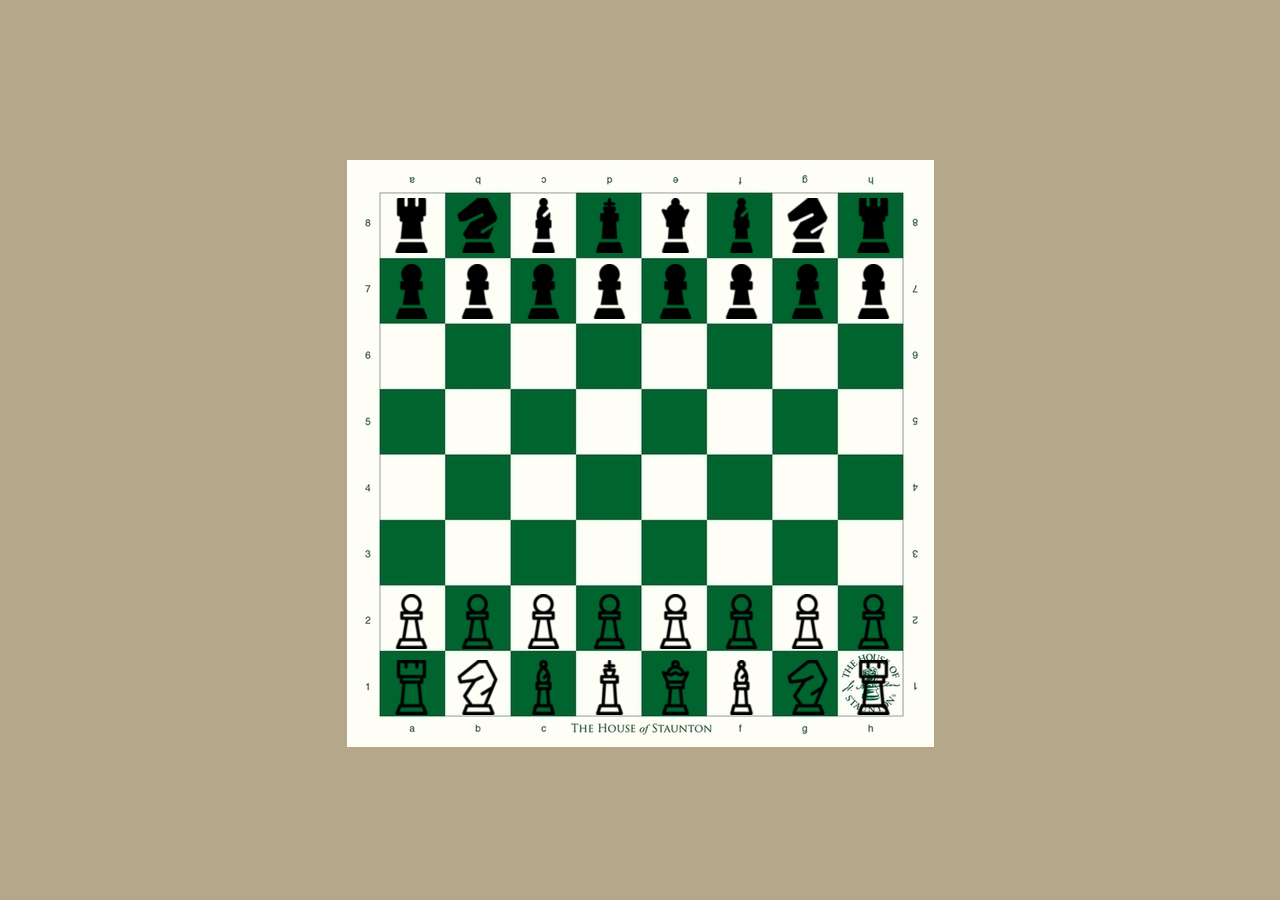
==== index.html @ 0accde0a "first commit" ====
<!DOCTYPE html>
<html lang="en">
<head>
    <meta charset="UTF-8">
    <meta name="viewport" content="width=device-width, initial-scale=1.0">
    <title>Document</title>
    <link rel="stylesheet" href="./style.css">
</head>
<body>
    <div id="boardCell">
        <div id="board">
            <table>
                <tr>
                    <td id="00"></td>
                    <td id="01"></td>
                    <td id="02"></td>
                    <td id="03"></td>
                    <td id="04"></td>
                    <td id="05"></td>
                    <td id="06"></td>
                    <td id="07"></td>
                </tr>
                <tr>
                    <td id="10"></td>
                    <td id="11"></td>
                    <td id="12"></td>
                    <td id="13"></td>
                    <td id="14"></td>
                    <td id="15"></td>
                    <td id="16"></td>
                    <td id="17"></td>
                </tr>
                <tr>
                    <td id="20"></td>
                    <td id="21"></td>
                    <td id="22"></td>
                    <td id="23"></td>
                    <td id="24"></td>
                    <td id="25"></td>
                    <td id="26"></td>
                    <td id="27"></td>
                </tr>
                <tr>
                    <td id="30"></td>
                    <td id="31"></td>
                    <td id="32"></td>
                    <td id="33"></td>
                    <td id="34"></td>
                    <td id="35"></td>
                    <td id="36"></td>
                    <td id="37"></td>
                </tr>
                <tr>
                    <td id="40"></td>
                    <td id="41"></td>
                    <td id="42"></td>
                    <td id="43"></td>
                    <td id="44"></td>
                    <td id="45"></td>
                    <td id="46"></td>
                    <td id="47"></td>
                </tr>
                <tr>
                    <td id="50"></td>
                    <td id="51"></td>
                    <td id="52"></td>
                    <td id="53"></td>
                    <td id="54"></td>
                    <td id="55"></td>
                    <td id="56"></td>
                    <td id="57"></td>
                </tr>
                <tr>
                    <td id="60"></td>
                    <td id="61"></td>
                    <td id="62"></td>
                    <td id="63"></td>
                    <td id="64"></td>
                    <td id="65"></td>
                    <td id="66"></td>
                    <td id="67"></td>
                </tr>
                <tr>
                    <td id="70"></td>
                    <td id="71"></td>
                    <td id="72"></td>
                    <td id="73"></td>
                    <td id="74"></td>
                    <td id="75"></td>
                    <td id="76"></td>
                    <td id="77"></td>
                </tr>
            </table>
        </div>
    </div>
    </div>
    
    <script src="./chess.js"></script>
    <script src="./const.js"></script>
    <script src="./support.js"></script>
</body>
</html>
---- style.css ----
/* @import url('https://fonts.googleapis.com/css2?family=Poppins:ital,wght@0,100;0,200;0,300;0,400;0,500;0,600;0,700;0,800;0,900;1,100;1,200;1,300;1,400;1,500;1,600;1,700;1,800;1,900&display=swap');

* {
  margin: 0;
  padding: 0;
  box-sizing: border-box;
  font-family: 'Poppins', sans-serif;
} */

body {
  background-color: #b5a789;
  margin: 0px;
  color: #312e2b;
}

#boardCell {
  /* background-color: aqua; */
  /* margin: auto; */
  top: 20%;
}

#board {
  top: 10rem;
  position: relative;
  background: url(./images/board.jpg);
  width: 587px;
  height: 587px;
  margin: auto;
}

table {
  position: absolute;
  top: 32px;
  left: 32px;
  border-spacing: 0px;
}

td {
  width: 64px;
  height: 64px;
  border-spacing: 0px;
}

.whiteBishop {
  background: url(./images/bishop1.png) no-repeat center center;
}

.whiteBishop:hover {
  opacity: 0.7;
}

.blackBishop {
  background: url(./images/bishop.png) no-repeat center center;
}

.blackBishop:hover {
  opacity: 0.7;
}

.whiteKnight {
  background: url(./images/knight1.png) no-repeat center center;
}

.whiteKnight:hover {
  opacity: 0.7;
}

.blackKnight {
  background: url(./images/knight.png) no-repeat center center;
}

.blackKnight:hover {
  opacity: 0.7;
}

.whiteKing {
  background: url(./images/king1.png) no-repeat center center;
}

.whiteKing:hover {
  opacity: 0.7;
}

.blackKing {
  background: url(./images/king.png) no-repeat center center;
}

.blackKing:hover {
  opacity: 0.7;
}

.whitePawn {
  background: url(./images/pawn1.png) no-repeat center center;
}

.whitePawn:hover {
  opacity: 0.7;
}

.blackPawn {
  background: url(./images/pawn.png) no-repeat center center;
}

.blackPawn:hover {
  opacity: 0.7;
}

.whiteQueen {
  background: url(./images/queen1.png) no-repeat center center;
}

.whiteQueen:hover {
  opacity: 0.7;
}

.blackQueen {
  background: url(./images/queen.png) no-repeat center center;
}

.blackQueen:hover {
  opacity: 0.7;
}

.whiteRook {
  background: url(./images/rook1.png) no-repeat center center;
}

.whiteRook:hover {
  opacity: 0.7;
}

.blackRook {
  background: url(./images/rook.png) no-repeat center center;
}

.blackRook:hover {
  opacity: 0.7;
}

.selected {
  background-color: blue;
}

.possible {
  background-color: yellow;
  opacity: 0.7;
}

.killable {
  background-color: red;
  opacity: 0.85;
}
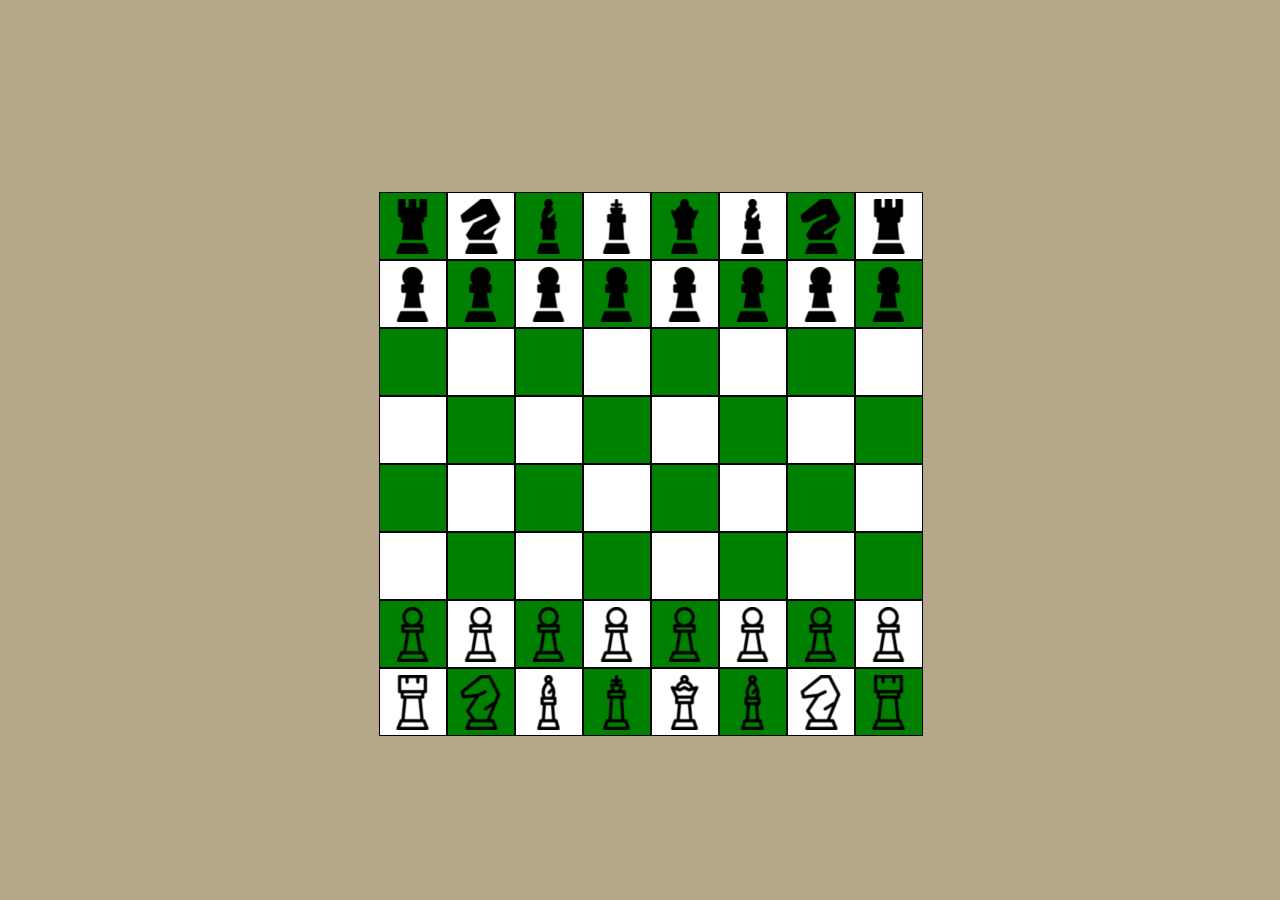
==== commit dda4bfdb: "modified game display" ====
--- a/index.html
+++ b/index.html
@@ -9,7 +9,7 @@
 <body>
     <div id="boardCell">
         <div id="board">
-            <table>
+            <!-- <table>
                 <tr>
                     <td id="00"></td>
                     <td id="01"></td>
@@ -90,6 +90,89 @@
                     <td id="76"></td>
                     <td id="77"></td>
                 </tr>
+            </table> -->
+
+            <table>
+                <tr>
+                    <td id="00" class="black-square"></td>
+                    <td id="01" class="white-square"></td>
+                    <td id="02" class="black-square"></td>
+                    <td id="03" class="white-square"></td>
+                    <td id="04" class="black-square"></td>
+                    <td id="05" class="white-square"></td>
+                    <td id="06" class="black-square"></td>
+                    <td id="07" class="white-square"></td>
+                </tr>
+                <tr>
+                    <td id="10" class="white-square"></td>
+                    <td id="11" class="black-square"></td>
+                    <td id="12" class="white-square"></td>
+                    <td id="13" class="black-square"></td>
+                    <td id="14" class="white-square"></td>
+                    <td id="15" class="black-square"></td>
+                    <td id="16" class="white-square"></td>
+                    <td id="17" class="black-square"></td>
+                </tr>
+                <tr>
+                    <td id="20" class="black-square"></td>
+                    <td id="21" class="white-square"></td>
+                    <td id="22" class="black-square"></td>
+                    <td id="23" class="white-square"></td>
+                    <td id="24" class="black-square"></td>
+                    <td id="25" class="white-square"></td>
+                    <td id="26" class="black-square"></td>
+                    <td id="27" class="white-square"></td>
+                </tr>
+                <tr>
+                    <td id="30" class="white-square"></td>
+                    <td id="31" class="black-square"></td>
+                    <td id="32" class="white-square"></td>
+                    <td id="33" class="black-square"></td>
+                    <td id="34" class="white-square"></td>
+                    <td id="35" class="black-square"></td>
+                    <td id="36" class="white-square"></td>
+                    <td id="37" class="black-square"></td>
+                </tr>
+                <tr>
+                    <td id="40" class="black-square"></td>
+                    <td id="41" class="white-square"></td>
+                    <td id="42" class="black-square"></td>
+                    <td id="43" class="white-square"></td>
+                    <td id="44" class="black-square"></td>
+                    <td id="45" class="white-square"></td>
+                    <td id="46" class="black-square"></td>
+                    <td id="47" class="white-square"></td>
+                </tr>
+                <tr>
+                    <td id="50" class="white-square"></td>
+                    <td id="51" class="black-square"></td>
+                    <td id="52" class="white-square"></td>
+                    <td id="53" class="black-square"></td>
+                    <td id="54" class="white-square"></td>
+                    <td id="55" class="black-square"></td>
+                    <td id="56" class="white-square"></td>
+                    <td id="57" class="black-square"></td>
+                </tr>
+                <tr>
+                    <td id="60" class="black-square"></td>
+                    <td id="61" class="white-square"></td>
+                    <td id="62" class="black-square"></td>
+                    <td id="63" class="white-square"></td>
+                    <td id="64" class="black-square"></td>
+                    <td id="65" class="white-square"></td>
+                    <td id="66" class="black-square"></td>
+                    <td id="67" class="white-square"></td>
+                </tr>
+                <tr>
+                    <td id="70" class="white-square"></td>
+                    <td id="71" class="black-square"></td>
+                    <td id="72" class="white-square"></td>
+                    <td id="73" class="black-square"></td>
+                    <td id="74" class="white-square"></td>
+                    <td id="75" class="black-square"></td>
+                    <td id="76" class="white-square"></td>
+                    <td id="77" class="black-square"></td>
+                </tr>
             </table>
         </div>
     </div>
--- a/style.css
+++ b/style.css
@@ -22,7 +22,7 @@
 #board {
   top: 10rem;
   position: relative;
-  background: url(./images/board.jpg);
+  /* background: url(./images/board.jpg); */
   width: 587px;
   height: 587px;
   margin: auto;
@@ -142,11 +142,21 @@
 }
 
 .possible {
-  background-color: yellow;
-  opacity: 0.7;
+  background-color: yellow !important;
+  opacity: 0.7 !important;
 }
 
 .killable {
-  background-color: red;
-  opacity: 0.85;
+  background-color: red !important;
+  opacity: 0.85 !important;
 }
+
+.black-square {
+  border: solid black 1px;
+  background-color: green;
+}
+
+.white-square {
+  border: solid black 1px;
+  background-color: white;
+}
